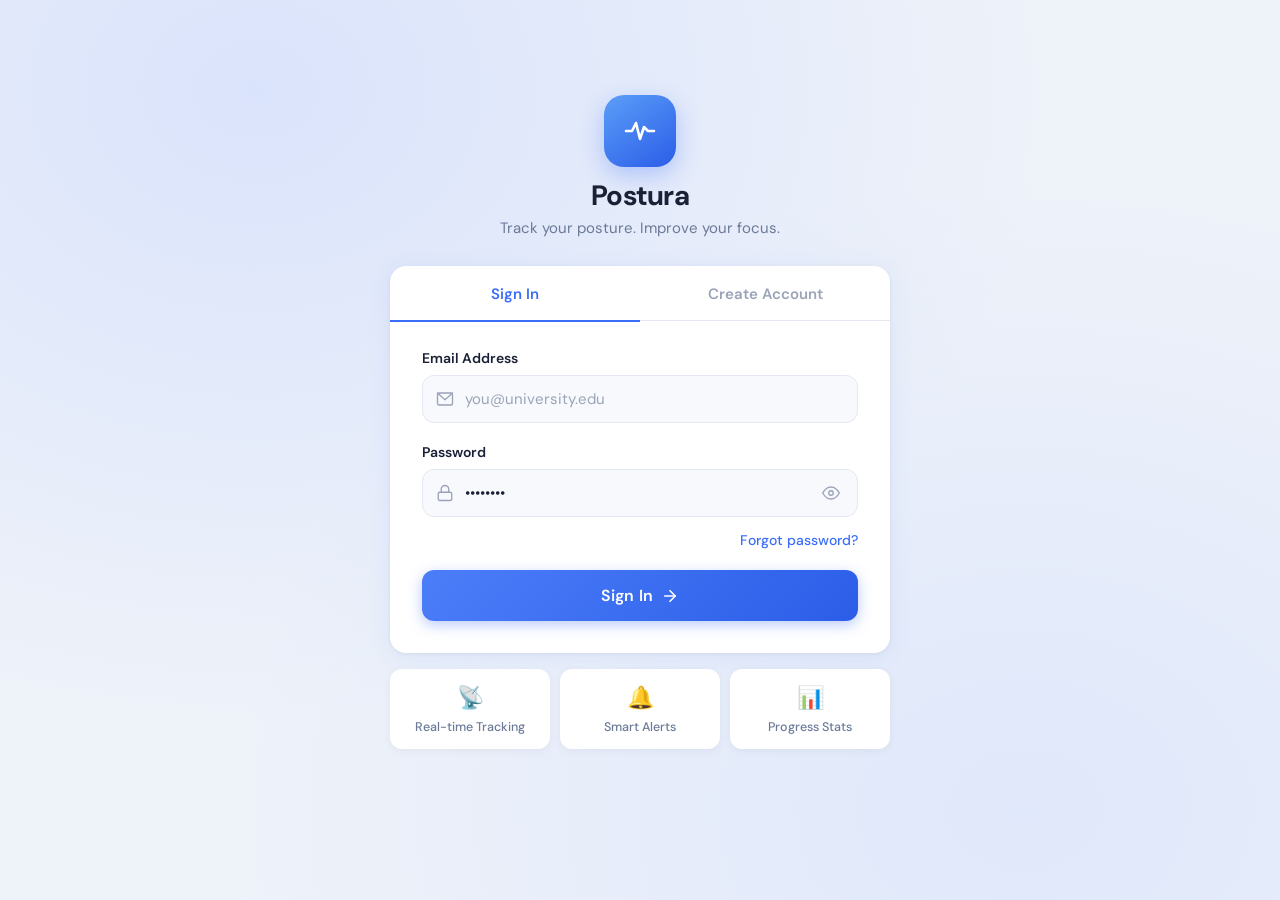
==== website/templates/index.html @ ed14cb42 "Add files via upload" ====
<!DOCTYPE html>
<html lang="en">
<head>
  <meta charset="UTF-8" />
  <meta name="viewport" content="width=device-width, initial-scale=1.0" />
  <title>Postura – Track your posture</title>
  <link href="https://fonts.googleapis.com/css2?family=DM+Sans:wght@400;500;600;700&display=swap" rel="stylesheet" />
  <link rel="stylesheet" href="../static/style.css" />
</head>
<body>

  <!-- Branding -->
  <div class="brand">
    <div class="app-icon">
      <svg viewBox="0 0 36 36" fill="none" xmlns="http://www.w3.org/2000/svg">
        <polyline points="4,18 10,18 14,10 18,26 22,14 26,18 32,18"
          stroke="white" stroke-width="2.6" stroke-linecap="round" stroke-linejoin="round"/>
      </svg>
    </div>
    <div class="brand-name">Postura</div>
    <div class="brand-tagline">Track your posture. Improve your focus.</div>
  </div>

  <!-- Card -->
  <div class="card">
    <div class="tabs">
      <div class="tab active" data-tab="signin">Sign In</div>
      <div class="tab" data-tab="create">Create Account</div>
    </div>

    <div class="panels">
      <!-- Sign In -->
      <div class="panel active" id="panel-signin">
        <div class="field">
          <label>Email Address</label>
          <div class="input-wrap">
            <span class="icon">
              <svg viewBox="0 0 24 24" fill="none" stroke="currentColor" stroke-width="1.8" stroke-linecap="round" stroke-linejoin="round">
                <rect x="2" y="4" width="20" height="16" rx="2"/>
                <polyline points="2,4 12,13 22,4"/>
              </svg>
            </span>
            <input type="email" placeholder="you@university.edu" autocomplete="email" />
          </div>
        </div>

        <div class="field">
          <label>Password</label>
          <div class="input-wrap">
            <span class="icon">
              <svg viewBox="0 0 24 24" fill="none" stroke="currentColor" stroke-width="1.8" stroke-linecap="round" stroke-linejoin="round">
                <rect x="3" y="11" width="18" height="11" rx="2"/>
                <path d="M7 11V7a5 5 0 0 1 10 0v4"/>
              </svg>
            </span>
            <input type="password" id="pw-signin" value="········" autocomplete="current-password" />
            <button class="toggle-pw" onclick="togglePw('pw-signin', this)" aria-label="Toggle password">
              <svg viewBox="0 0 24 24" fill="none" stroke="currentColor" stroke-width="1.8" stroke-linecap="round" stroke-linejoin="round">
                <path d="M1 12s4-8 11-8 11 8 11 8-4 8-11 8-11-8-11-8z"/>
                <circle cx="12" cy="12" r="3"/>
              </svg>
            </button>
          </div>
        </div>

        <div class="forgot-row"><a href="#">Forgot password?</a></div>

        <button class="btn">
          Sign In
          <svg viewBox="0 0 24 24" fill="none" stroke="currentColor" stroke-width="2.2" stroke-linecap="round" stroke-linejoin="round">
            <line x1="5" y1="12" x2="19" y2="12"/>
            <polyline points="12 5 19 12 12 19"/>
          </svg>
        </button>
      </div>

      <!-- Create Account -->
      <div class="panel" id="panel-create">
        <div class="field">
          <label>Full Name</label>
          <div class="input-wrap">
            <span class="icon">
              <svg viewBox="0 0 24 24" fill="none" stroke="currentColor" stroke-width="1.8" stroke-linecap="round" stroke-linejoin="round">
                <path d="M20 21v-2a4 4 0 0 0-4-4H8a4 4 0 0 0-4 4v2"/>
                <circle cx="12" cy="7" r="4"/>
              </svg>
            </span>
            <input type="text" placeholder="Alex Johnson" autocomplete="name" />
          </div>
        </div>

        <div class="field">
          <label>Email Address</label>
          <div class="input-wrap">
            <span class="icon">
              <svg viewBox="0 0 24 24" fill="none" stroke="currentColor" stroke-width="1.8" stroke-linecap="round" stroke-linejoin="round">
                <rect x="2" y="4" width="20" height="16" rx="2"/>
                <polyline points="2,4 12,13 22,4"/>
              </svg>
            </span>
            <input type="email" placeholder="you@university.edu" autocomplete="email" />
          </div>
        </div>

        <div class="field">
          <label>Password</label>
          <div class="input-wrap">
            <span class="icon">
              <svg viewBox="0 0 24 24" fill="none" stroke="currentColor" stroke-width="1.8" stroke-linecap="round" stroke-linejoin="round">
                <rect x="3" y="11" width="18" height="11" rx="2"/>
                <path d="M7 11V7a5 5 0 0 1 10 0v4"/>
              </svg>
            </span>
            <input type="password" id="pw-create" placeholder="Min. 8 characters" autocomplete="new-password" />
            <button class="toggle-pw" onclick="togglePw('pw-create', this)" aria-label="Toggle password">
              <svg viewBox="0 0 24 24" fill="none" stroke="currentColor" stroke-width="1.8" stroke-linecap="round" stroke-linejoin="round">
                <path d="M1 12s4-8 11-8 11 8 11 8-4 8-11 8-11-8-11-8z"/>
                <circle cx="12" cy="12" r="3"/>
              </svg>
            </button>
          </div>
        </div>

        <button class="btn">
          Create Account
          <svg viewBox="0 0 24 24" fill="none" stroke="currentColor" stroke-width="2.2" stroke-linecap="round" stroke-linejoin="round">
            <line x1="5" y1="12" x2="19" y2="12"/>
            <polyline points="12 5 19 12 12 19"/>
          </svg>
        </button>

        <p class="terms">
          By creating an account you agree to our <a href="#">Terms</a> and<br>
          <a href="#">Privacy Policy</a>
        </p>
      </div>
    </div>
  </div>

  <!-- Feature pills -->
  <div class="features">
    <div class="feature">
      <span class="emoji">📡</span>
      <span>Real-time Tracking</span>
    </div>
    <div class="feature">
      <span class="emoji">🔔</span>
      <span>Smart Alerts</span>
    </div>
    <div class="feature">
      <span class="emoji">📊</span>
      <span>Progress Stats</span>
    </div>
  </div>

  <script src="../static/script.js"></script>
</body>
</html>
---- website/static/style.css ----
*, *::before, *::after { box-sizing: border-box; margin: 0; padding: 0; }

:root {
  --blue: #3B6EF8;
  --blue-dark: #2a5de0;
  --blue-light: #EEF3FF;
  --text-primary: #1a2035;
  --text-secondary: #6b7a99;
  --text-muted: #9aa3b8;
  --border: #e4e8f0;
  --bg: #eef2f9;
  --card-bg: #ffffff;
  --input-bg: #f7f9fc;
  --shadow: 0 4px 24px rgba(59,110,248,0.08), 0 1px 4px rgba(0,0,0,0.06);
  --radius: 16px;
  --radius-sm: 12px;
}

body {
  font-family: 'DM Sans', sans-serif;
  background: var(--bg);
  min-height: 100vh;
  display: flex;
  flex-direction: column;
  align-items: center;
  justify-content: center;
  padding: 24px 16px 80px;
  background-image:
    radial-gradient(ellipse at 20% 10%, rgba(180,200,255,0.35) 0%, transparent 55%),
    radial-gradient(ellipse at 80% 90%, rgba(180,200,255,0.25) 0%, transparent 55%);
}

/* ── Logo & branding ── */
.brand {
  display: flex;
  flex-direction: column;
  align-items: center;
  gap: 10px;
  margin-bottom: 28px;
  animation: fadeDown 0.5s ease both;
}

.app-icon {
  width: 72px;
  height: 72px;
  border-radius: 20px;
  background: linear-gradient(145deg, #5b9ef8, #2b5de8);
  display: flex;
  align-items: center;
  justify-content: center;
  box-shadow: 0 8px 24px rgba(59,110,248,0.32);
}

.app-icon svg { width: 36px; height: 36px; }

.brand-name {
  font-size: 28px;
  font-weight: 700;
  color: var(--text-primary);
  letter-spacing: -0.5px;
}

.brand-tagline {
  font-size: 15px;
  color: var(--text-secondary);
  margin-top: -6px;
}

/* ── Card ── */
.card {
  width: 100%;
  max-width: 500px;
  background: var(--card-bg);
  border-radius: var(--radius);
  box-shadow: var(--shadow);
  overflow: hidden;
  animation: fadeUp 0.5s 0.1s ease both;
}

/* ── Tabs ── */
.tabs {
  display: flex;
  border-bottom: 1.5px solid var(--border);
}

.tab {
  flex: 1;
  padding: 18px 0 16px;
  font-size: 15px;
  font-weight: 600;
  text-align: center;
  cursor: pointer;
  color: var(--text-muted);
  border-bottom: 2.5px solid transparent;
  margin-bottom: -1.5px;
  transition: color 0.2s, border-color 0.2s;
  user-select: none;
}

.tab.active {
  color: var(--blue);
  border-bottom-color: var(--blue);
}

/* ── Form panels ── */
.panels { position: relative; overflow: hidden; }

.panel {
  padding: 28px 32px 32px;
  display: none;
}

.panel.active { display: block; }

/* ── Field ── */
.field { margin-bottom: 20px; }

.field label {
  display: block;
  font-size: 14px;
  font-weight: 600;
  color: var(--text-primary);
  margin-bottom: 8px;
}

.input-wrap {
  position: relative;
  display: flex;
  align-items: center;
}

.input-wrap .icon {
  position: absolute;
  left: 14px;
  color: var(--text-muted);
  pointer-events: none;
  display: flex;
}

.input-wrap .icon svg { width: 18px; height: 18px; }

.input-wrap input {
  width: 100%;
  padding: 13px 14px 13px 42px;
  background: var(--input-bg);
  border: 1.5px solid var(--border);
  border-radius: var(--radius-sm);
  font-family: inherit;
  font-size: 15px;
  color: var(--text-primary);
  outline: none;
  transition: border-color 0.2s, box-shadow 0.2s;
}

.input-wrap input::placeholder { color: var(--text-muted); }

.input-wrap input:focus {
  border-color: var(--blue);
  box-shadow: 0 0 0 3px rgba(59,110,248,0.12);
}

.toggle-pw {
  position: absolute;
  right: 14px;
  background: none;
  border: none;
  cursor: pointer;
  color: var(--text-muted);
  display: flex;
  padding: 4px;
  transition: color 0.2s;
}

.toggle-pw:hover { color: var(--text-secondary); }
.toggle-pw svg { width: 18px; height: 18px; }

/* ── Forgot ── */
.forgot-row {
  text-align: right;
  margin-top: -8px;
  margin-bottom: 20px;
}

.forgot-row a {
  font-size: 14px;
  font-weight: 500;
  color: var(--blue);
  text-decoration: none;
}

.forgot-row a:hover { text-decoration: underline; }

/* ── Button ── */
.btn {
  width: 100%;
  padding: 15px;
  background: linear-gradient(135deg, #4c7ef9, #2b5de8);
  color: #fff;
  border: none;
  border-radius: var(--radius-sm);
  font-family: inherit;
  font-size: 16px;
  font-weight: 600;
  cursor: pointer;
  display: flex;
  align-items: center;
  justify-content: center;
  gap: 8px;
  letter-spacing: 0.2px;
  box-shadow: 0 4px 14px rgba(59,110,248,0.35);
  transition: transform 0.15s, box-shadow 0.15s, background 0.15s;
}

.btn:hover {
  background: linear-gradient(135deg, #3b6ef8, #1f4dd4);
  box-shadow: 0 6px 20px rgba(59,110,248,0.42);
  transform: translateY(-1px);
}

.btn:active { transform: translateY(0); box-shadow: 0 3px 10px rgba(59,110,248,0.3); }

.btn svg { width: 18px; height: 18px; }

/* ── Terms ── */
.terms {
  margin-top: 16px;
  text-align: center;
  font-size: 13px;
  color: var(--text-secondary);
  line-height: 1.6;
}

.terms a { color: var(--blue); font-weight: 600; text-decoration: none; }
.terms a:hover { text-decoration: underline; }

/* ── Feature pills ── */
.features {
  width: 100%;
  max-width: 500px;
  display: flex;
  gap: 10px;
  margin-top: 16px;
  animation: fadeUp 0.5s 0.25s ease both;
}

.feature {
  flex: 1;
  background: var(--card-bg);
  border-radius: var(--radius-sm);
  padding: 14px 10px;
  display: flex;
  flex-direction: column;
  align-items: center;
  gap: 7px;
  box-shadow: 0 2px 8px rgba(0,0,0,0.05);
}

.feature .emoji { font-size: 22px; }

.feature span {
  font-size: 12.5px;
  font-weight: 500;
  color: var(--text-secondary);
  text-align: center;
}

/* ── Animations ── */
@keyframes fadeDown {
  from { opacity: 0; transform: translateY(-12px); }
  to   { opacity: 1; transform: translateY(0); }
}

@keyframes fadeUp {
  from { opacity: 0; transform: translateY(12px); }
  to   { opacity: 1; transform: translateY(0); }
}
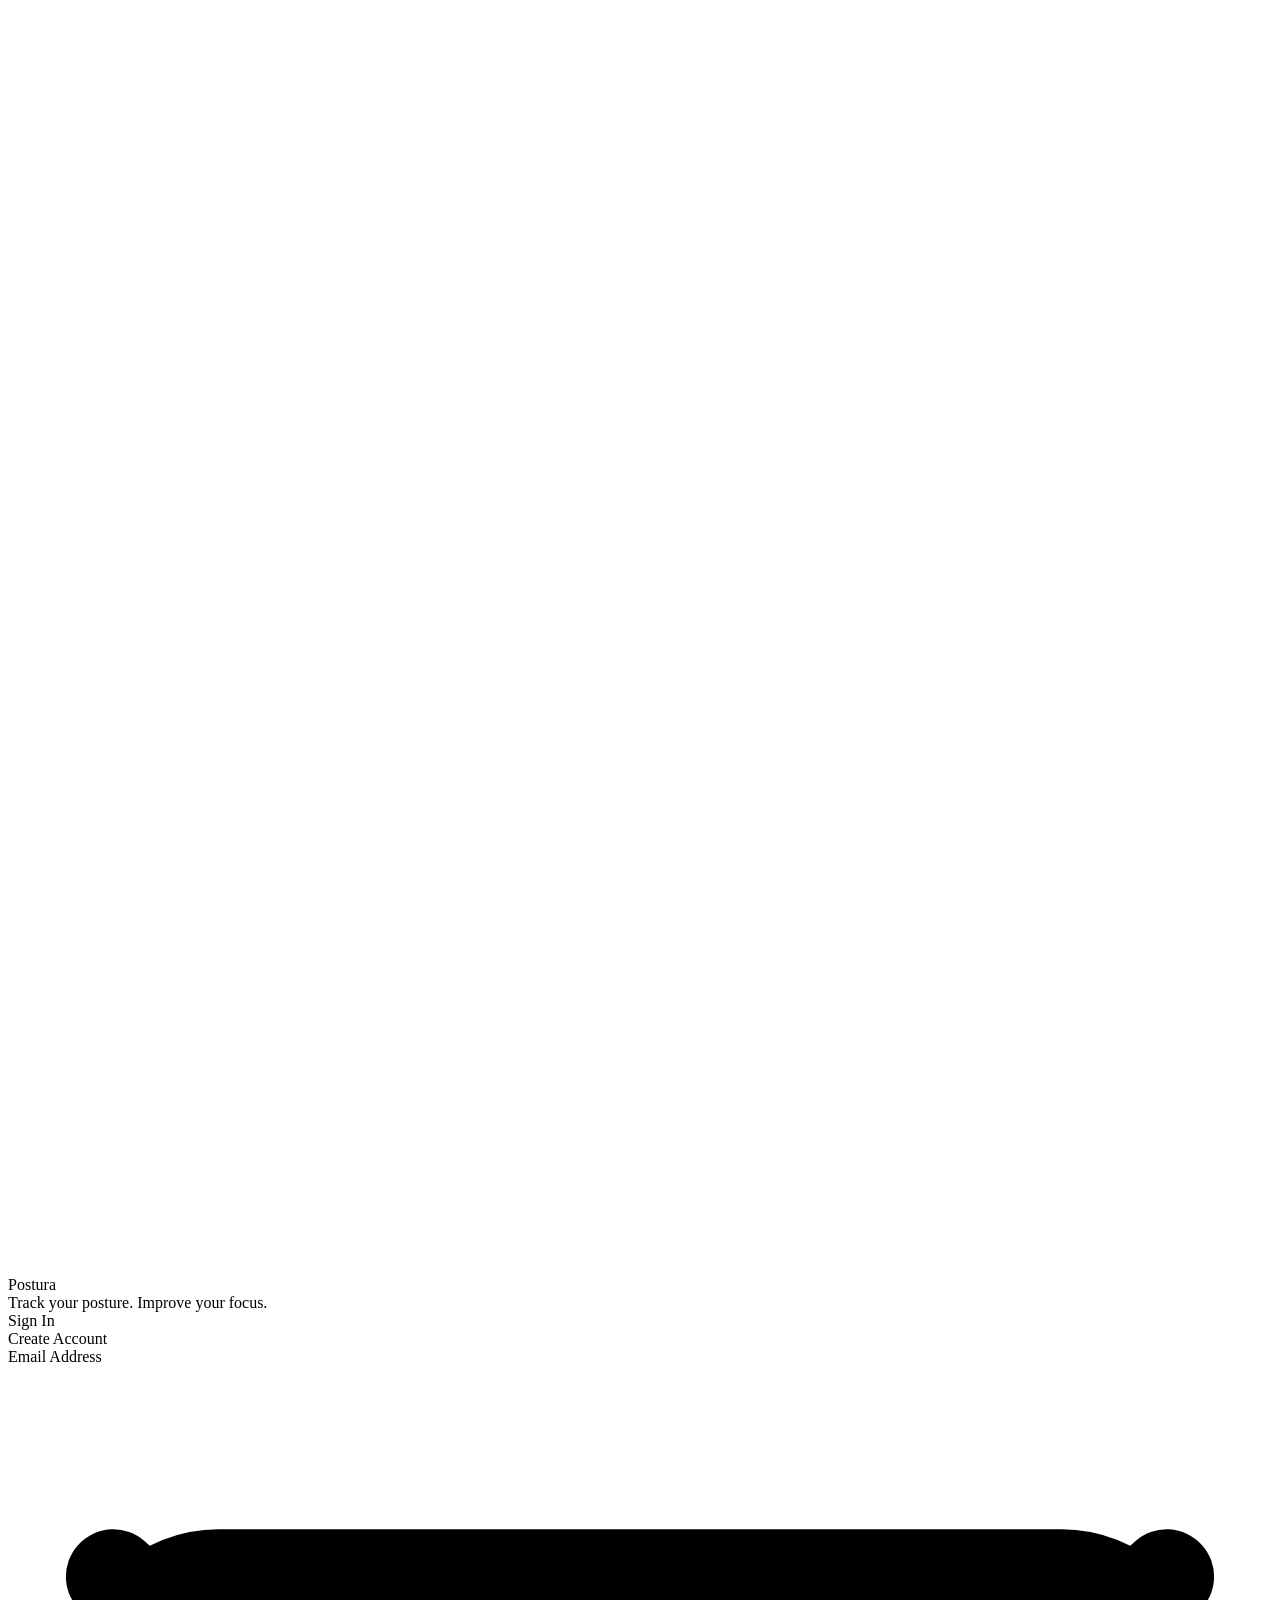
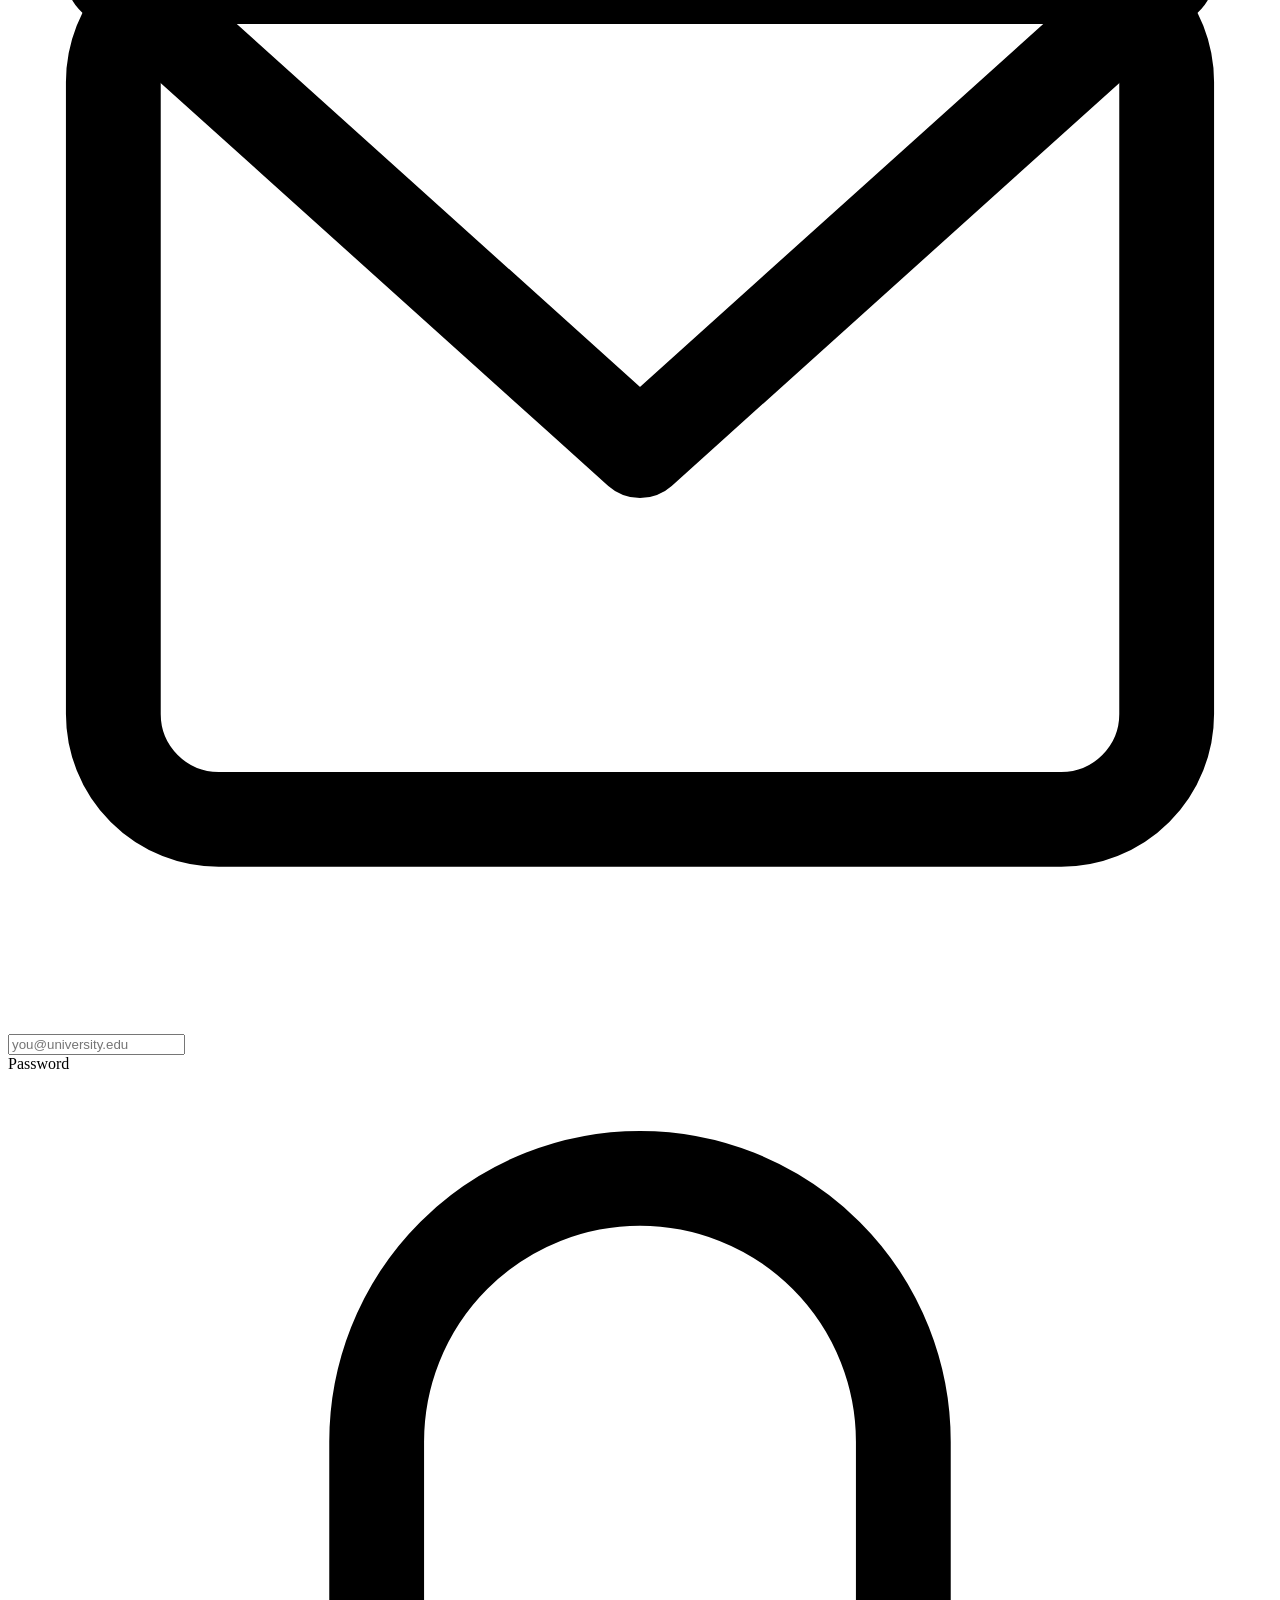
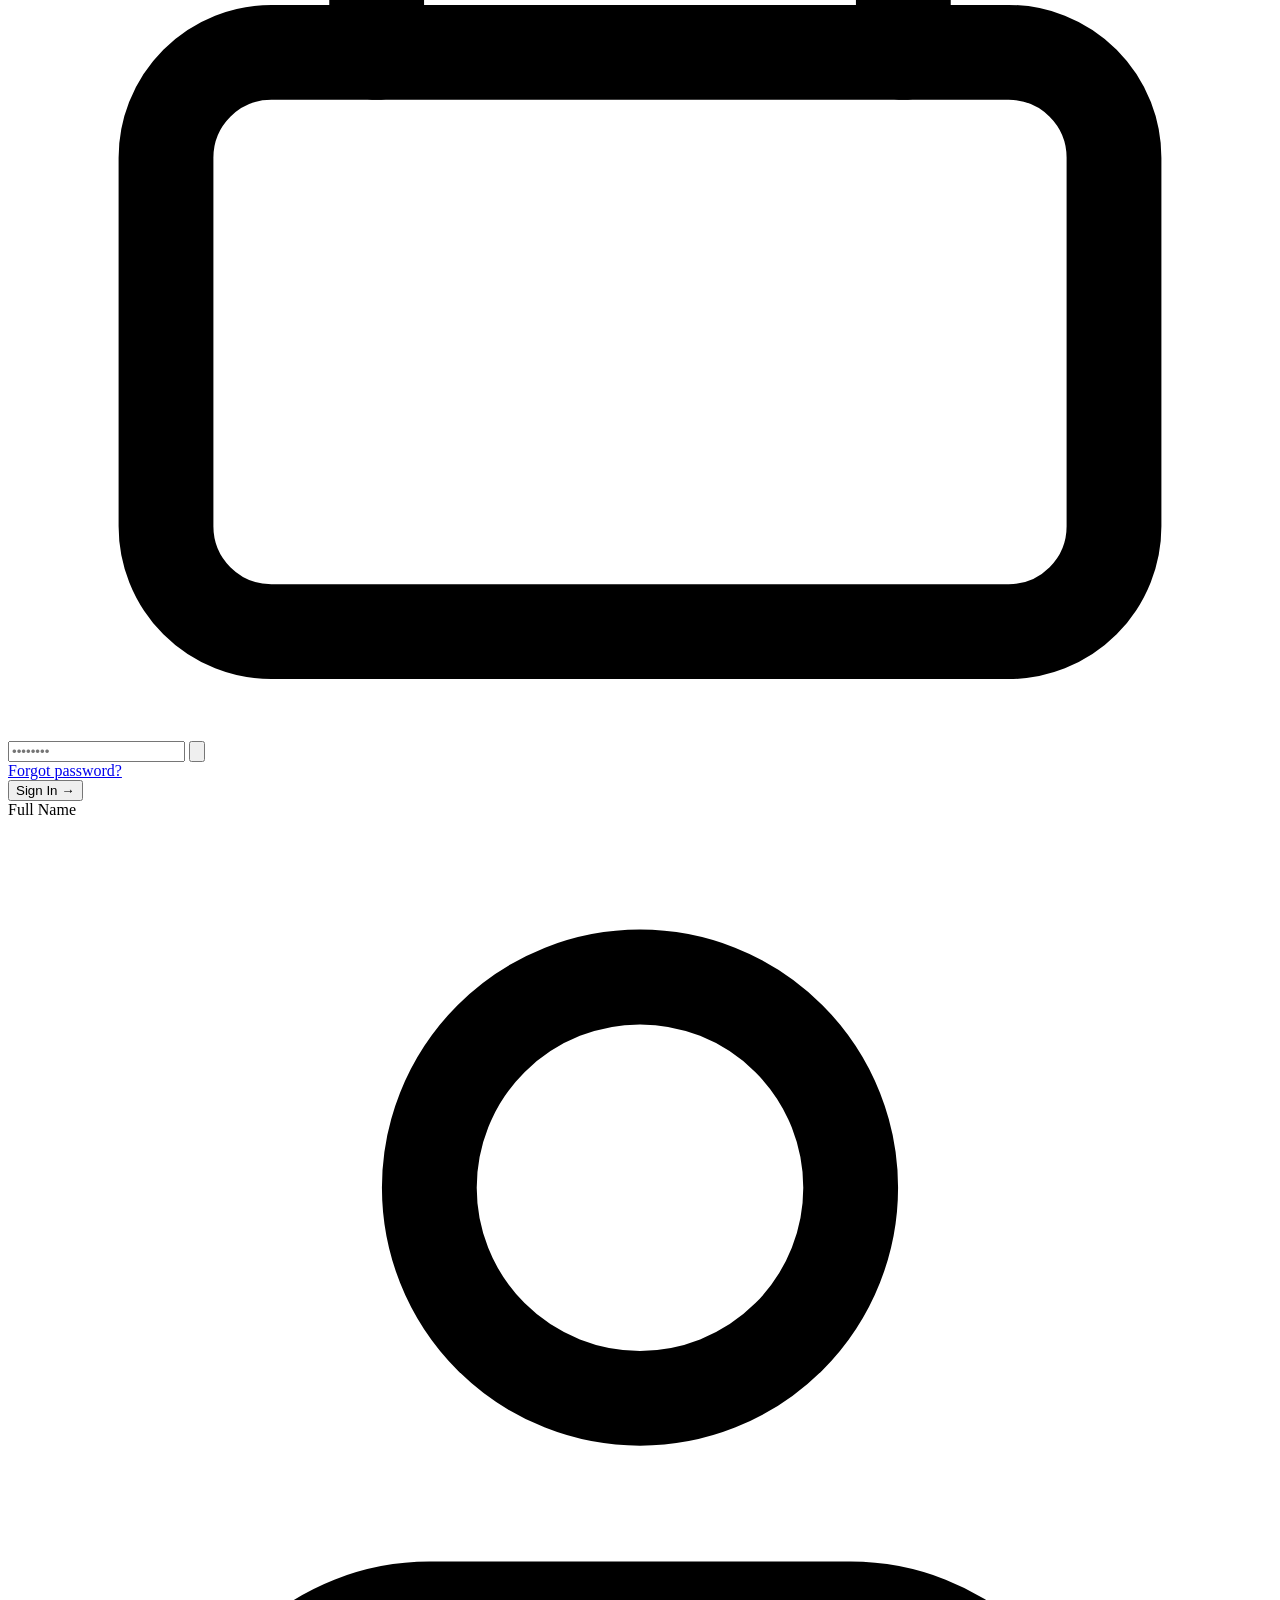
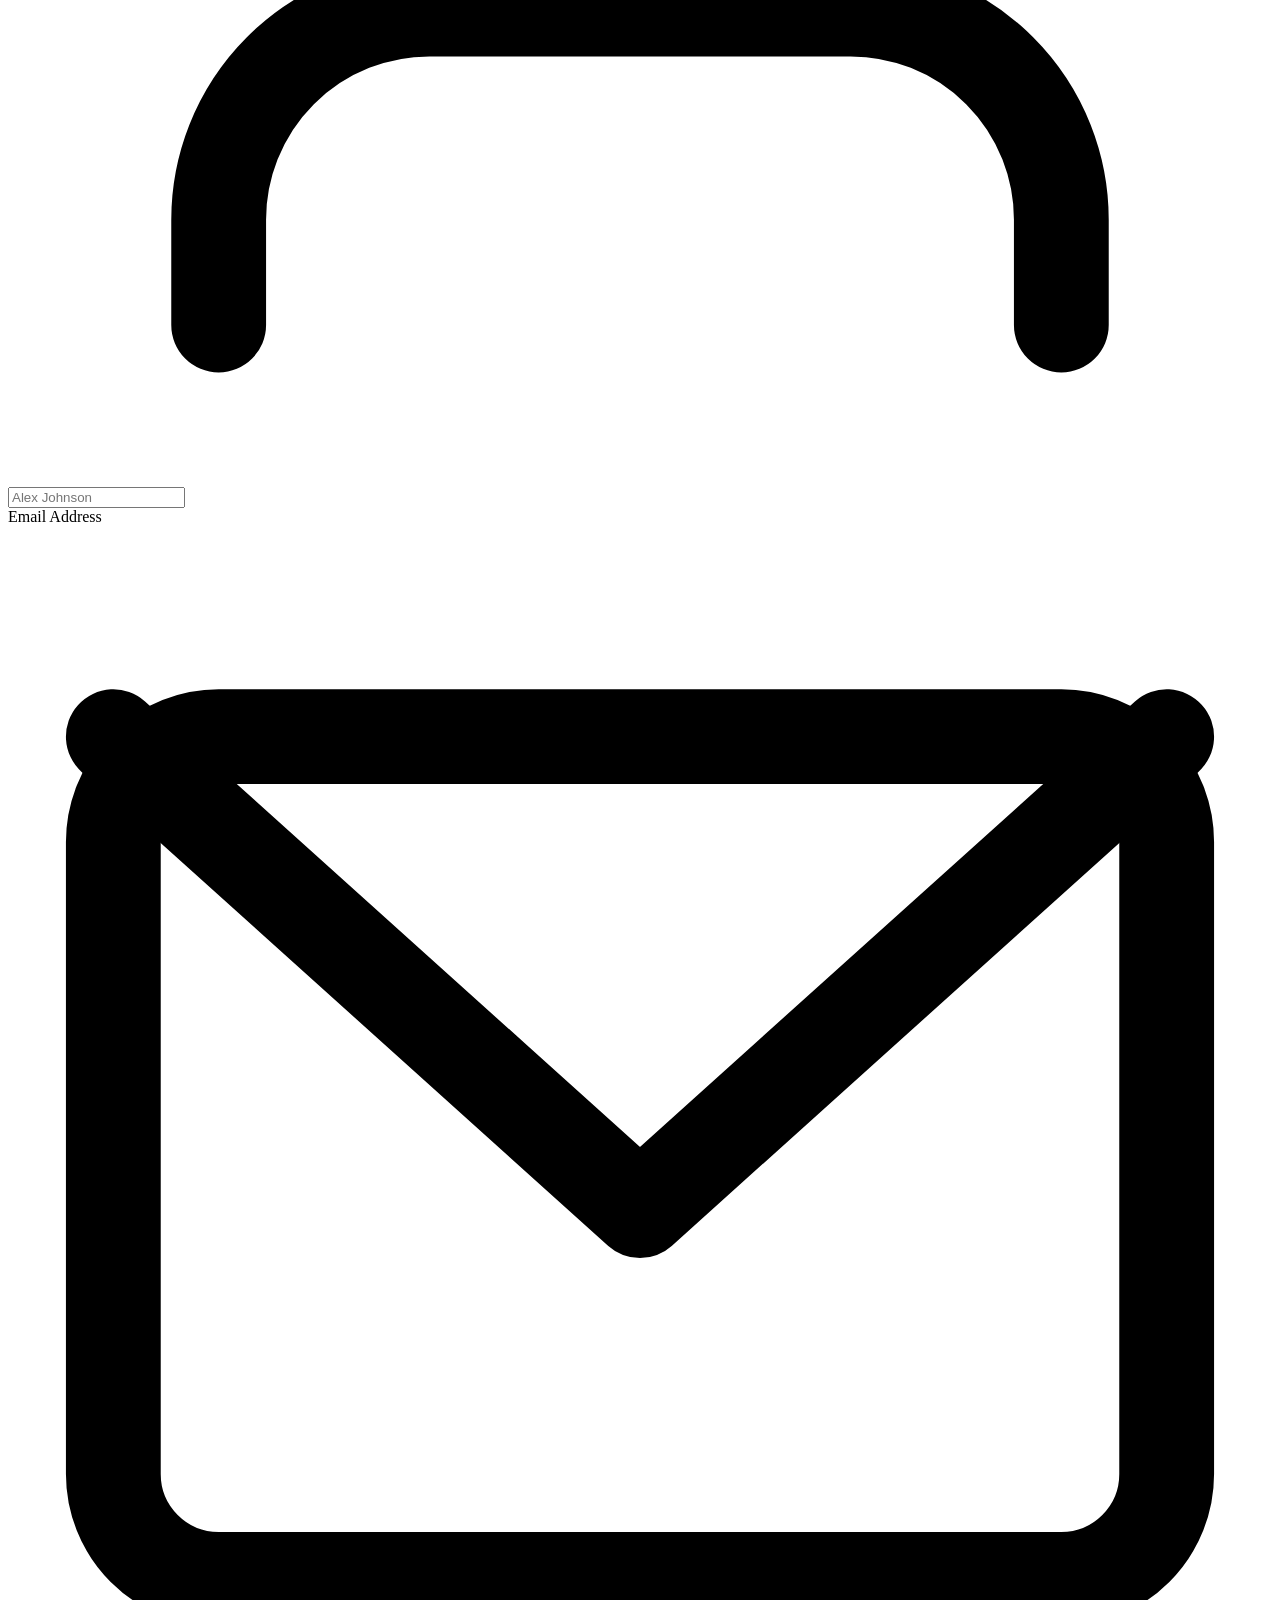
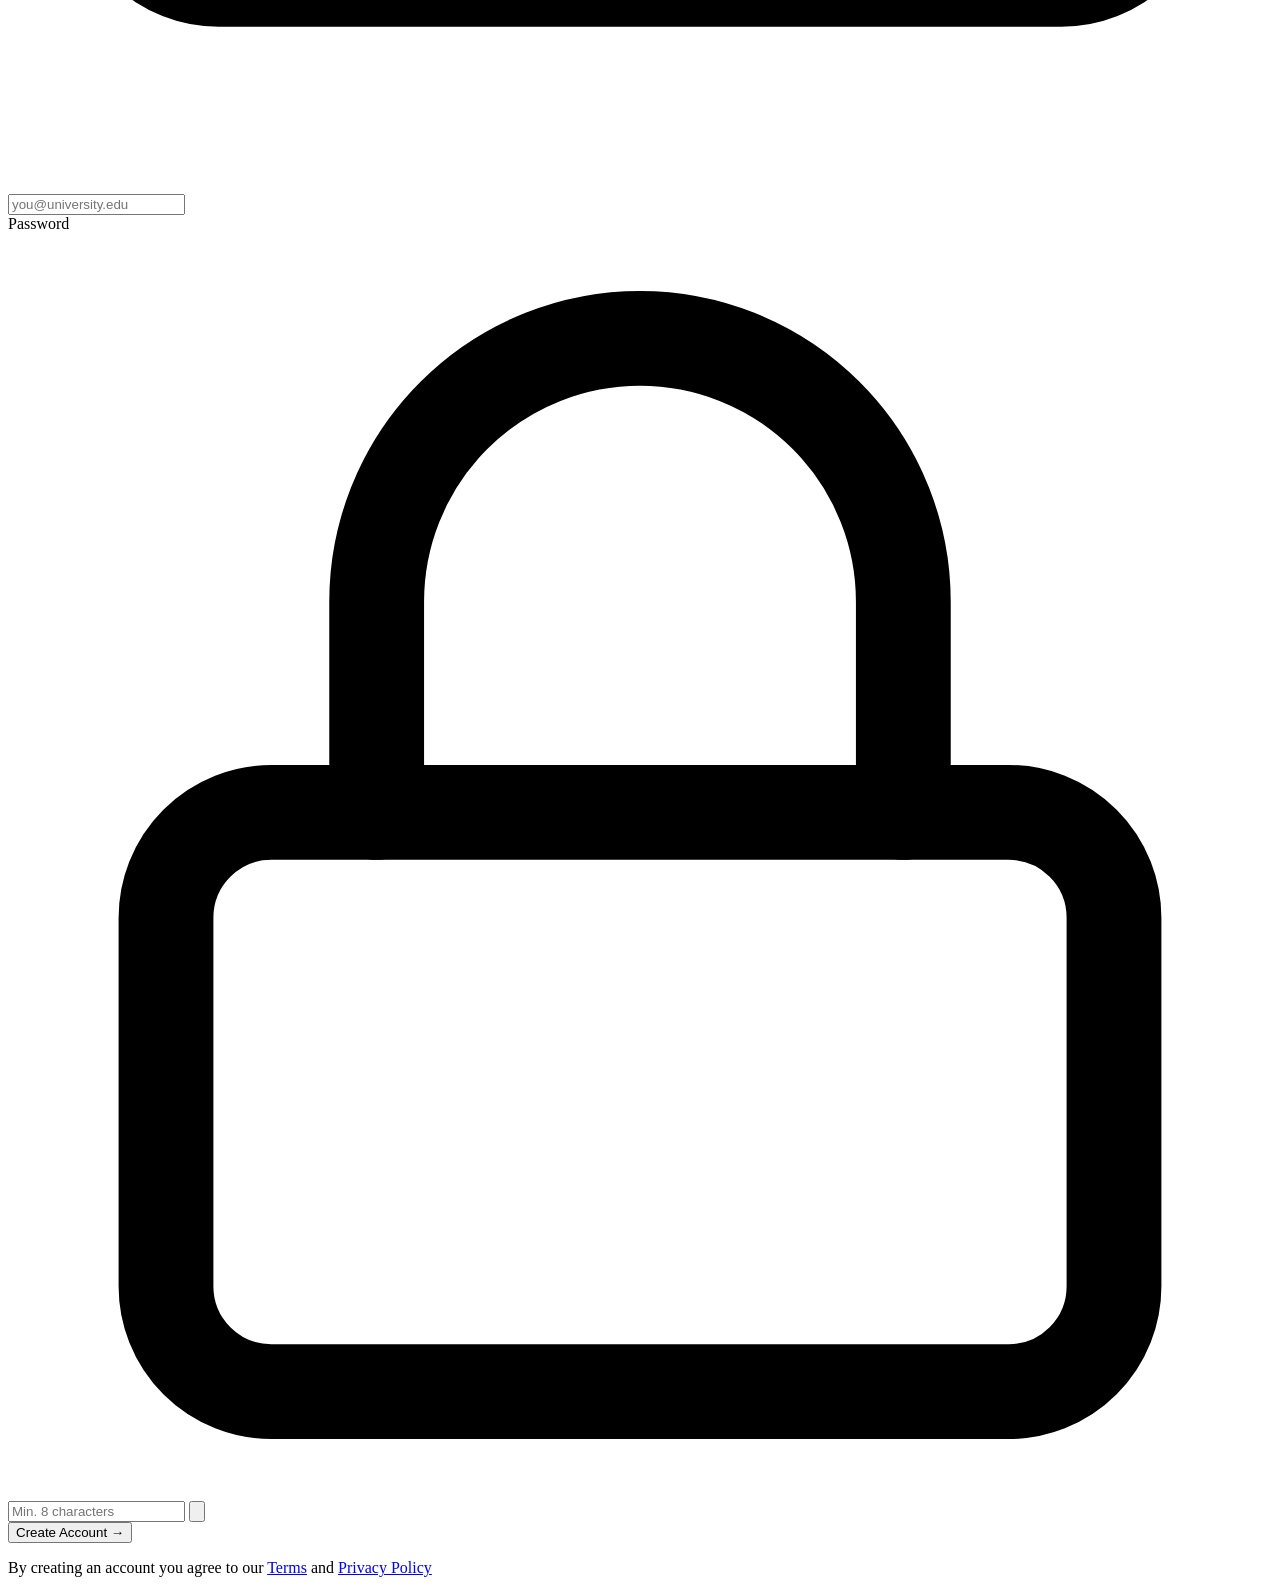
==== commit a39f8f67: "implemented database for users and login functionality but no google sign in which is next on the li" ====
--- a/website/templates/index.html
+++ b/website/templates/index.html
@@ -5,42 +5,33 @@
   <meta name="viewport" content="width=device-width, initial-scale=1.0" />
   <title>Postura – Track your posture</title>
   <link href="https://fonts.googleapis.com/css2?family=DM+Sans:wght@400;500;600;700&display=swap" rel="stylesheet" />
-  <link rel="stylesheet" href="../static/style.css" />
+  <link rel="stylesheet" href="/static/style.css" />
 </head>
 <body>
 
-  <!-- Branding -->
   <div class="brand">
     <div class="app-icon">
-      <svg viewBox="0 0 36 36" fill="none" xmlns="http://www.w3.org/2000/svg">
-        <polyline points="4,18 10,18 14,10 18,26 22,14 26,18 32,18"
-          stroke="white" stroke-width="2.6" stroke-linecap="round" stroke-linejoin="round"/>
-      </svg>
+      <svg viewBox="0 0 36 36" fill="none"><polyline points="4,18 10,18 14,10 18,26 22,14 26,18 32,18" stroke="white" stroke-width="2.6" stroke-linecap="round" stroke-linejoin="round"/></svg>
     </div>
     <div class="brand-name">Postura</div>
     <div class="brand-tagline">Track your posture. Improve your focus.</div>
   </div>
 
-  <!-- Card -->
   <div class="card">
     <div class="tabs">
-      <div class="tab active" data-tab="signin">Sign In</div>
-      <div class="tab" data-tab="create">Create Account</div>
+      <div class="tab active" data-tab="signin" id="tab-signin">Sign In</div>
+      <div class="tab" data-tab="create" id="tab-create">Create Account</div>
     </div>
 
     <div class="panels">
-      <!-- Sign In -->
       <div class="panel active" id="panel-signin">
         <div class="field">
           <label>Email Address</label>
           <div class="input-wrap">
             <span class="icon">
-              <svg viewBox="0 0 24 24" fill="none" stroke="currentColor" stroke-width="1.8" stroke-linecap="round" stroke-linejoin="round">
-                <rect x="2" y="4" width="20" height="16" rx="2"/>
-                <polyline points="2,4 12,13 22,4"/>
-              </svg>
+              <svg viewBox="0 0 24 24" fill="none" stroke="currentColor" stroke-width="1.8" stroke-linecap="round" stroke-linejoin="round"><rect x="2" y="4" width="20" height="16" rx="2"/><polyline points="2,4 12,13 22,4"/></svg>
             </span>
-            <input type="email" placeholder="you@university.edu" autocomplete="email" />
+            <input type="email" id="signin-email" placeholder="you@university.edu" autocomplete="email" />
           </div>
         </div>
 
@@ -48,44 +39,27 @@
           <label>Password</label>
           <div class="input-wrap">
             <span class="icon">
-              <svg viewBox="0 0 24 24" fill="none" stroke="currentColor" stroke-width="1.8" stroke-linecap="round" stroke-linejoin="round">
-                <rect x="3" y="11" width="18" height="11" rx="2"/>
-                <path d="M7 11V7a5 5 0 0 1 10 0v4"/>
-              </svg>
+              <svg viewBox="0 0 24 24" fill="none" stroke="currentColor" stroke-width="1.8" stroke-linecap="round" stroke-linejoin="round"><rect x="3" y="11" width="18" height="11" rx="2"/><path d="M7 11V7a5 5 0 0 1 10 0v4"/></svg>
             </span>
-            <input type="password" id="pw-signin" value="········" autocomplete="current-password" />
-            <button class="toggle-pw" onclick="togglePw('pw-signin', this)" aria-label="Toggle password">
-              <svg viewBox="0 0 24 24" fill="none" stroke="currentColor" stroke-width="1.8" stroke-linecap="round" stroke-linejoin="round">
-                <path d="M1 12s4-8 11-8 11 8 11 8-4 8-11 8-11-8-11-8z"/>
-                <circle cx="12" cy="12" r="3"/>
-              </svg>
+            <input type="password" id="signin-password" placeholder="••••••••" autocomplete="current-password" />
+            <button class="toggle-pw" onclick="togglePw('signin-password', this)">
+              <svg viewBox="0 0 24 24" fill="none" stroke="currentColor" stroke-width="1.8" stroke-linecap="round" stroke-linejoin="round"><path d="M1 12s4-8 11-8 11 8 11 8-4 8-11 8-11-8-11-8z"/><circle cx="12" cy="12" r="3"/></svg>
             </button>
           </div>
         </div>
 
         <div class="forgot-row"><a href="#">Forgot password?</a></div>
-
-        <button class="btn">
-          Sign In
-          <svg viewBox="0 0 24 24" fill="none" stroke="currentColor" stroke-width="2.2" stroke-linecap="round" stroke-linejoin="round">
-            <line x1="5" y1="12" x2="19" y2="12"/>
-            <polyline points="12 5 19 12 12 19"/>
-          </svg>
-        </button>
+        <button class="btn" id="btn-login">Sign In &rarr;</button>
       </div>
 
-      <!-- Create Account -->
       <div class="panel" id="panel-create">
         <div class="field">
           <label>Full Name</label>
           <div class="input-wrap">
             <span class="icon">
-              <svg viewBox="0 0 24 24" fill="none" stroke="currentColor" stroke-width="1.8" stroke-linecap="round" stroke-linejoin="round">
-                <path d="M20 21v-2a4 4 0 0 0-4-4H8a4 4 0 0 0-4 4v2"/>
-                <circle cx="12" cy="7" r="4"/>
-              </svg>
+              <svg viewBox="0 0 24 24" fill="none" stroke="currentColor" stroke-width="1.8" stroke-linecap="round" stroke-linejoin="round"><path d="M20 21v-2a4 4 0 0 0-4-4H8a4 4 0 0 0-4 4v2"/><circle cx="12" cy="7" r="4"/></svg>
             </span>
-            <input type="text" placeholder="Alex Johnson" autocomplete="name" />
+            <input type="text" id="signup-fullname" placeholder="Alex Johnson" autocomplete="name" />
           </div>
         </div>
 
@@ -93,12 +67,9 @@
           <label>Email Address</label>
           <div class="input-wrap">
             <span class="icon">
-              <svg viewBox="0 0 24 24" fill="none" stroke="currentColor" stroke-width="1.8" stroke-linecap="round" stroke-linejoin="round">
-                <rect x="2" y="4" width="20" height="16" rx="2"/>
-                <polyline points="2,4 12,13 22,4"/>
-              </svg>
+              <svg viewBox="0 0 24 24" fill="none" stroke="currentColor" stroke-width="1.8" stroke-linecap="round" stroke-linejoin="round"><rect x="2" y="4" width="20" height="16" rx="2"/><polyline points="2,4 12,13 22,4"/></svg>
             </span>
-            <input type="email" placeholder="you@university.edu" autocomplete="email" />
+            <input type="email" id="signup-email" placeholder="you@university.edu" autocomplete="email" />
           </div>
         </div>
 
@@ -106,53 +77,21 @@
           <label>Password</label>
           <div class="input-wrap">
             <span class="icon">
-              <svg viewBox="0 0 24 24" fill="none" stroke="currentColor" stroke-width="1.8" stroke-linecap="round" stroke-linejoin="round">
-                <rect x="3" y="11" width="18" height="11" rx="2"/>
-                <path d="M7 11V7a5 5 0 0 1 10 0v4"/>
-              </svg>
+              <svg viewBox="0 0 24 24" fill="none" stroke="currentColor" stroke-width="1.8" stroke-linecap="round" stroke-linejoin="round"><rect x="3" y="11" width="18" height="11" rx="2"/><path d="M7 11V7a5 5 0 0 1 10 0v4"/></svg>
             </span>
-            <input type="password" id="pw-create" placeholder="Min. 8 characters" autocomplete="new-password" />
-            <button class="toggle-pw" onclick="togglePw('pw-create', this)" aria-label="Toggle password">
-              <svg viewBox="0 0 24 24" fill="none" stroke="currentColor" stroke-width="1.8" stroke-linecap="round" stroke-linejoin="round">
-                <path d="M1 12s4-8 11-8 11 8 11 8-4 8-11 8-11-8-11-8z"/>
-                <circle cx="12" cy="12" r="3"/>
-              </svg>
+            <input type="password" id="signup-password" placeholder="Min. 8 characters" autocomplete="new-password" />
+            <button class="toggle-pw" onclick="togglePw('signup-password', this)">
+              <svg viewBox="0 0 24 24" fill="none" stroke="currentColor" stroke-width="1.8" stroke-linecap="round" stroke-linejoin="round"><path d="M1 12s4-8 11-8 11 8 11 8-4 8-11 8-11-8-11-8z"/><circle cx="12" cy="12" r="3"/></svg>
             </button>
           </div>
         </div>
 
-        <button class="btn">
-          Create Account
-          <svg viewBox="0 0 24 24" fill="none" stroke="currentColor" stroke-width="2.2" stroke-linecap="round" stroke-linejoin="round">
-            <line x1="5" y1="12" x2="19" y2="12"/>
-            <polyline points="12 5 19 12 12 19"/>
-          </svg>
-        </button>
-
-        <p class="terms">
-          By creating an account you agree to our <a href="#">Terms</a> and<br>
-          <a href="#">Privacy Policy</a>
-        </p>
+        <button class="btn" id="btn-register">Create Account &rarr;</button>
+        <p class="terms">By creating an account you agree to our <a href="#">Terms</a> and <a href="#">Privacy Policy</a></p>
       </div>
     </div>
   </div>
 
-  <!-- Feature pills -->
-  <div class="features">
-    <div class="feature">
-      <span class="emoji">📡</span>
-      <span>Real-time Tracking</span>
-    </div>
-    <div class="feature">
-      <span class="emoji">🔔</span>
-      <span>Smart Alerts</span>
-    </div>
-    <div class="feature">
-      <span class="emoji">📊</span>
-      <span>Progress Stats</span>
-    </div>
-  </div>
-
-  <script src="../static/script.js"></script>
+  <script src="/static/script.js"></script>
 </body>
 </html>
